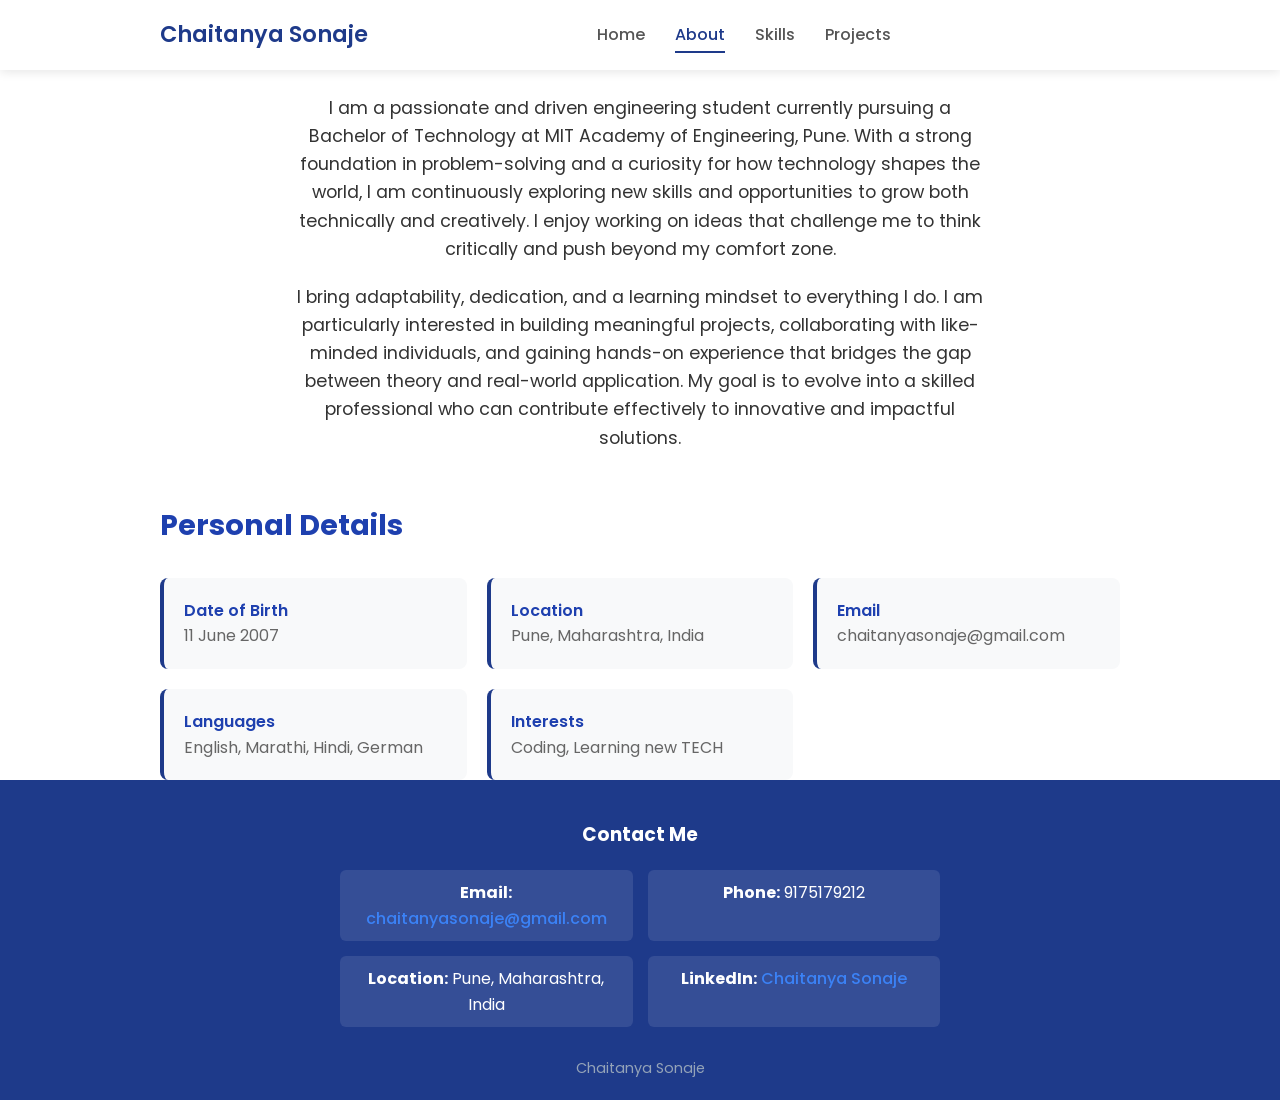
==== about.html @ d223aae8 "Initial Portfolio Website" ====
<!DOCTYPE html>
<html lang="en">
<head>
    <meta charset="UTF-8">
    <meta name="viewport" content="width=device-width, initial-scale=1.0">
    <title>About - Chaitanya Sonaje</title>
    <link rel="stylesheet" href="style.css">
    <link href="https://fonts.googleapis.com/css2?family=Poppins:wght@300;400;500;600;700&display=swap" rel="stylesheet">
</head>
<body class="about-page">
    <nav class="navbar">
        <div class="nav-container">
            <div class="nav-logo">
                <a href="index.html">Chaitanya Sonaje</a>
            </div>
            <ul class="nav-menu">
                <li class="nav-item">
                    <a href="index.html" class="nav-link">Home</a>
                </li>
                <li class="nav-item">
                    <a href="about.html" class="nav-link active">About</a>
                </li>
                <li class="nav-item">
                    <a href="skills.html" class="nav-link">Skills</a>
                </li>
                <li class="nav-item">
                    <a href="projects.html" class="nav-link">Projects</a>
                </li>
            </ul>
            <div class="hamburger">
                <span></span>
                <span></span>
                <span></span>
            </div>
        </div>
    </nav>

    <main class="container">
        <section class="about-section">
            <h1>About Me</h1>
            <div class="bio-content">
                <p>
                    I am a passionate and driven engineering student currently pursuing a Bachelor of Technology at MIT Academy of Engineering, Pune. With a strong foundation in problem-solving and a curiosity for how technology shapes the world, I am continuously exploring new skills and opportunities to grow both technically and creatively. I enjoy working on ideas that challenge me to think critically and push beyond my comfort zone.
                </p>
                <p>
                    I bring adaptability, dedication, and a learning mindset to everything I do. I am particularly interested in building meaningful projects, collaborating with like-minded individuals, and gaining hands-on experience that bridges the gap between theory and real-world application. My goal is to evolve into a skilled professional who can contribute effectively to innovative and impactful solutions.
                </p>
            </div>

            <section class="personal-details">
                <h2>Personal Details</h2>
                <div class="details-grid">
                    <div class="detail-item">
                        <span class="detail-label">Date of Birth</span>
                        <span class="detail-value">11 June 2007</span>
                    </div>
                    <div class="detail-item">
                        <span class="detail-label">Location</span>
                        <span class="detail-value">Pune, Maharashtra, India</span>
                    </div>
                    <div class="detail-item">
                        <span class="detail-label">Email</span>
                        <span class="detail-value">chaitanyasonaje@gmail.com</span>
                    </div>
                    <div class="detail-item">
                        <span class="detail-label">Languages</span>
                        <span class="detail-value">English, Marathi, Hindi, German</span>
                    </div>
                    <div class="detail-item">
                        <span class="detail-label">Interests</span>
                        <span class="detail-value">Coding, Learning new TECH</span>
                    </div>
                </div>
            </section>
        </section>
    </main>
</body>
<!-- FOOTER -->
    <footer class="footer">
        <div class="container">
            <div class="footer-content">
                <h3>Contact Me</h3>
                <div class="contact-grid">
                    <div class="contact-item">
                        <strong>Email:</strong> 
                        <a href="mailto:chaitanyasonaje@gmail.com" class="contact-link">chaitanyasonaje@gmail.com</a>
                    </div>
                    <div class="contact-item">
                        <strong>Phone:</strong> 9175179212
                    </div>
                    <div class="contact-item">
                        <strong>Location:</strong> Pune, Maharashtra, India
                    </div>
                    <div class="contact-item">
                        <strong>LinkedIn:</strong> 
                        <a href="https://www.linkedin.com/in/chaitanya-sonaje-spirit07 " target="_blank" class="contact-link"> Chaitanya Sonaje </a>
                    </div>
                </div>
                <p class="footer-copy">Chaitanya Sonaje</p>
            </div>
        </div>
    </footer>
</html>
---- style.css ----
* {margin:0;padding:0;box-sizing:border-box;}
body{font-family:'Poppins',Arial,sans-serif;line-height:1.6;color:#333;}

.container{max-width:1000px;margin:0 auto;padding:0 20px;}
.navbar{background:white;position:fixed;top:0;width:100%;z-index:1000;box-shadow:0 2px 10px rgba(0,0,0,0.1);}
.nav-container{max-width:1000px;margin:0 auto;padding:0 20px;display:flex;justify-content:space-between;align-items:center;height:70px;}
.nav-logo a{font-size:1.4rem;font-weight:600;color:#1e3a8a;text-decoration:none;}
.nav-menu{display:flex;list-style:none;gap:30px;}
.nav-link{text-decoration:none;color:#555;font-weight:500;padding:5px 0;border-bottom:2px solid transparent;}
.nav-link.active{color:#1e3a8a;border-bottom-color:#1e3a8a;}

.hero{height:90vh;display:flex;align-items:center;background:linear-gradient(135deg,#1e3a8a,#3b82f6);color:white;padding-top:70px;}
.hero-container{max-width:1000px;margin:0 auto;padding:0 20px;width:100%;}
.hero-content{display:flex;align-items:center;gap:50px;}
.profile-image img{width:250px;height:250px;border-radius:50%;border:4px solid white;}
.hero-text h1{font-size:3rem;margin-bottom:10px;}
.tagline{font-size:1.2rem;margin-bottom:30px;opacity:0.9;}
.cta-button{display:inline-block;background:white;color:#1e3a8a;padding:15px 30px;text-decoration:none;border-radius:30px;font-weight:500;}

main{padding:100px 0;}
h1{font-size:2.5rem;color:#1e3a8a;text-align:center;margin-bottom:30px;}
h2{font-size:1.8rem;color:#1e40af;margin-bottom:30px;}

.bio-content{max-width:700px;margin:0 auto 50px;text-align:center;}
.bio-content p{font-size:1.1rem;margin-bottom:20px;}
.details-grid{display:grid;grid-template-columns:repeat(auto-fit,minmax(250px,1fr));gap:20px;}
.detail-item{background:#f8f9fa;padding:20px;border-radius:8px;border-left:4px solid #1e3a8a;}
.detail-label{font-weight:600;color:#1e40af;display:block;}
.detail-value{color:#666;margin-top:5px;}

.skills-grid{display:flex;flex-direction:column;gap:20px;}
.skill-item{background:white;padding:20px;border-radius:8px;border:1px solid #e0e0e0;}
.skill-header{display:flex;justify-content:space-between;margin-bottom:10px;}
.skill-header span:first-child{font-weight:600;color:#1e3a8a;}
.skill-bar{height:10px;background:#e0e0e0;border-radius:5px;overflow:hidden;}
.skill-progress{height:100%;background:#1e3a8a;border-radius:5px;}

.projects-grid{display:grid;grid-template-columns:repeat(auto-fit,minmax(300px,1fr));gap:30px;}
.project-card{background:white;border-radius:10px;overflow:hidden;box-shadow:0 5px 15px rgba(0,0,0,0.1);}
.project-image img{width:100%;height:200px;object-fit:cover;}
.project-content{padding:25px;}
.project-content h3{color:#1e3a8a;margin-bottom:10px;}
.project-content p{color:#666;margin-bottom:20px;}
.project-buttons{display:flex;gap:10px;}
.btn{flex:1;padding:12px 20px;border-radius:6px;text-decoration:none;font-weight:500;text-align:center;}
.btn-primary{background:#1e3a8a;color:white;}
.btn-secondary{background:#f8f9fa;color:#1e3a8a;border:1px solid #1e3a8a;}

/* Mobile */
@media (max-width:768px){
    .nav-menu{display:none;}
    .hero-content{flex-direction:column;text-align:center;gap:30px;}
    .hero-text h1{font-size:2.2rem;}
    .profile-image img{width:200px;height:200px;}
    .projects-grid{grid-template-columns:1fr;}
    .project-buttons{flex-direction:column;}
    h1{font-size:2rem;}
}

/* Active page highlighting */
.home-page .nav-link[href="index.html"],
.about-page .nav-link[href="about.html"],
.skills-page .nav-link[href="skills.html"],
.projects-page .nav-link[href="projects.html"]{color:#1e3a8a;border-bottom-color:#1e3a8a;}

/* Footer */
.footer{background:#1e3a8a;color:white;padding:40px 0 20px;}
.footer-content{text-align:center;}
.footer-content h3{margin-bottom:20px;color:#fff;}
.contact-grid{display:grid;grid-template-columns:repeat(auto-fit,minmax(250px,1fr));gap:15px;max-width:600px;margin:0 auto 30px;}
.contact-item{padding:10px;background:rgba(255,255,255,0.1);border-radius:6px;}
.contact-link{color:#3b82f6;text-decoration:none;font-weight:500;}
.contact-link:hover{text-decoration:underline;}
.footer-copy{color:#94a3b8;font-size:0.9rem;}
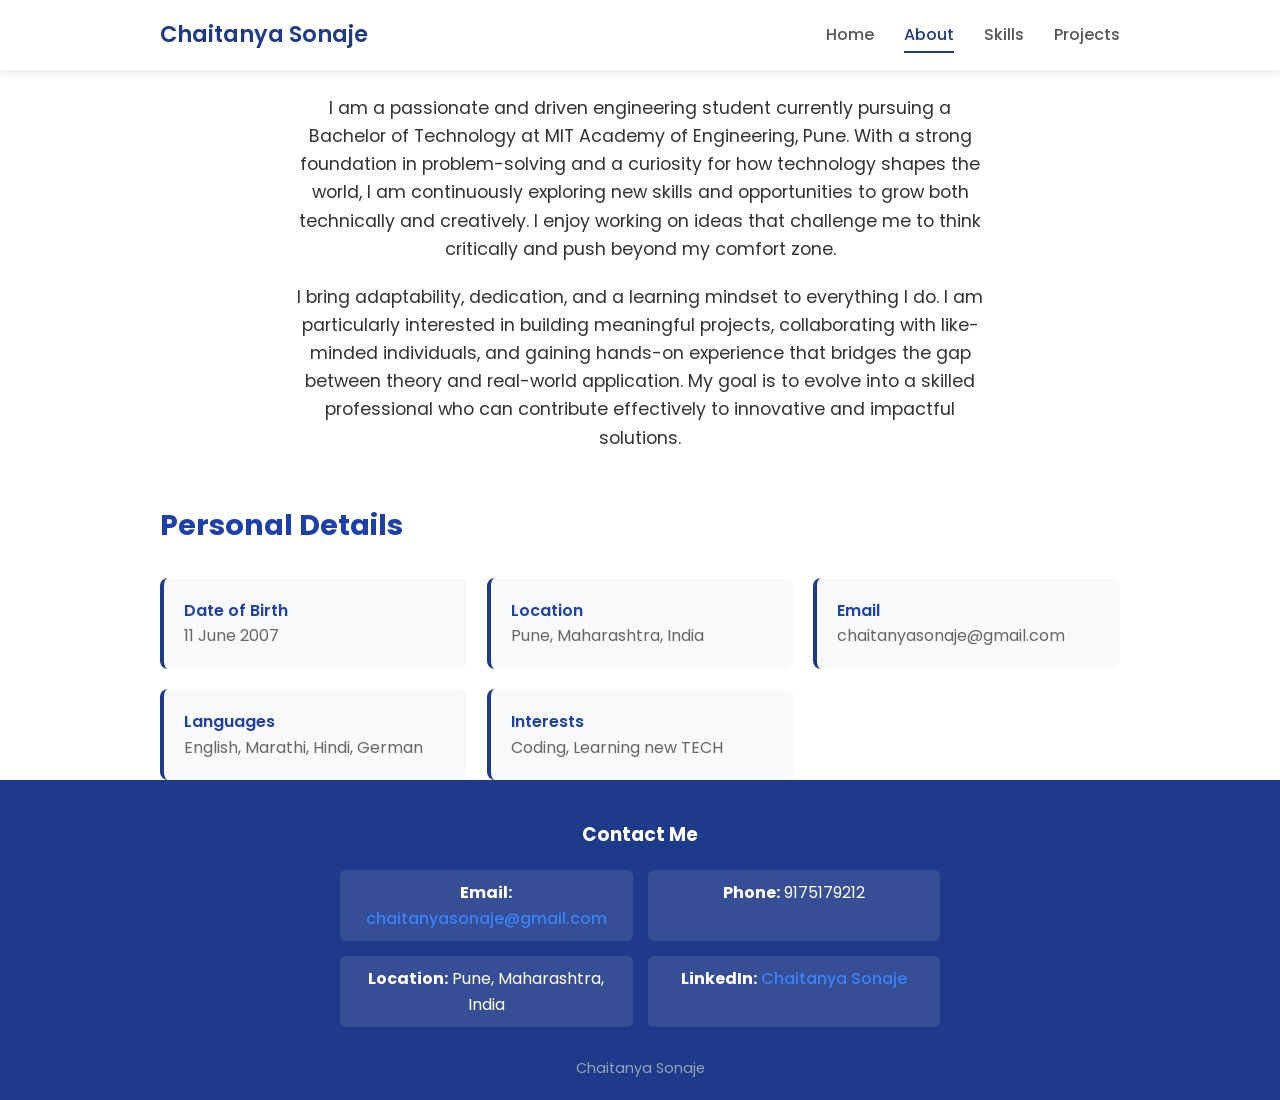
==== commit e91d95fb: "Add Certificates section and PDF cards" ====
--- a/about.html
+++ b/about.html
@@ -74,6 +74,7 @@
             </section>
         </section>
     </main>
+<script src="script.js"></script>
 </body>
 <!-- FOOTER -->
     <footer class="footer">
@@ -100,4 +101,4 @@
             </div>
         </div>
     </footer>
-</html>+</html>
--- a/style.css
+++ b/style.css
@@ -1,74 +1,505 @@
-* {margin:0;padding:0;box-sizing:border-box;}
-body{font-family:'Poppins',Arial,sans-serif;line-height:1.6;color:#333;}
-
-.container{max-width:1000px;margin:0 auto;padding:0 20px;}
-.navbar{background:white;position:fixed;top:0;width:100%;z-index:1000;box-shadow:0 2px 10px rgba(0,0,0,0.1);}
-.nav-container{max-width:1000px;margin:0 auto;padding:0 20px;display:flex;justify-content:space-between;align-items:center;height:70px;}
-.nav-logo a{font-size:1.4rem;font-weight:600;color:#1e3a8a;text-decoration:none;}
-.nav-menu{display:flex;list-style:none;gap:30px;}
-.nav-link{text-decoration:none;color:#555;font-weight:500;padding:5px 0;border-bottom:2px solid transparent;}
-.nav-link.active{color:#1e3a8a;border-bottom-color:#1e3a8a;}
-
-.hero{height:90vh;display:flex;align-items:center;background:linear-gradient(135deg,#1e3a8a,#3b82f6);color:white;padding-top:70px;}
-.hero-container{max-width:1000px;margin:0 auto;padding:0 20px;width:100%;}
-.hero-content{display:flex;align-items:center;gap:50px;}
-.profile-image img{width:250px;height:250px;border-radius:50%;border:4px solid white;}
-.hero-text h1{font-size:3rem;margin-bottom:10px;}
-.tagline{font-size:1.2rem;margin-bottom:30px;opacity:0.9;}
-.cta-button{display:inline-block;background:white;color:#1e3a8a;padding:15px 30px;text-decoration:none;border-radius:30px;font-weight:500;}
-
-main{padding:100px 0;}
-h1{font-size:2.5rem;color:#1e3a8a;text-align:center;margin-bottom:30px;}
-h2{font-size:1.8rem;color:#1e40af;margin-bottom:30px;}
-
-.bio-content{max-width:700px;margin:0 auto 50px;text-align:center;}
-.bio-content p{font-size:1.1rem;margin-bottom:20px;}
-.details-grid{display:grid;grid-template-columns:repeat(auto-fit,minmax(250px,1fr));gap:20px;}
-.detail-item{background:#f8f9fa;padding:20px;border-radius:8px;border-left:4px solid #1e3a8a;}
-.detail-label{font-weight:600;color:#1e40af;display:block;}
-.detail-value{color:#666;margin-top:5px;}
-
-.skills-grid{display:flex;flex-direction:column;gap:20px;}
-.skill-item{background:white;padding:20px;border-radius:8px;border:1px solid #e0e0e0;}
-.skill-header{display:flex;justify-content:space-between;margin-bottom:10px;}
-.skill-header span:first-child{font-weight:600;color:#1e3a8a;}
-.skill-bar{height:10px;background:#e0e0e0;border-radius:5px;overflow:hidden;}
-.skill-progress{height:100%;background:#1e3a8a;border-radius:5px;}
-
-.projects-grid{display:grid;grid-template-columns:repeat(auto-fit,minmax(300px,1fr));gap:30px;}
-.project-card{background:white;border-radius:10px;overflow:hidden;box-shadow:0 5px 15px rgba(0,0,0,0.1);}
-.project-image img{width:100%;height:200px;object-fit:cover;}
-.project-content{padding:25px;}
-.project-content h3{color:#1e3a8a;margin-bottom:10px;}
-.project-content p{color:#666;margin-bottom:20px;}
-.project-buttons{display:flex;gap:10px;}
-.btn{flex:1;padding:12px 20px;border-radius:6px;text-decoration:none;font-weight:500;text-align:center;}
-.btn-primary{background:#1e3a8a;color:white;}
-.btn-secondary{background:#f8f9fa;color:#1e3a8a;border:1px solid #1e3a8a;}
+* {
+    margin: 0;
+    padding: 0;
+    box-sizing: border-box;
+}
+
+body {
+    font-family: 'Poppins', Arial, sans-serif;
+    line-height: 1.6;
+    color: #333;
+}
+
+.container {
+    max-width: 1000px;
+    margin: 0 auto;
+    padding: 0 20px;
+}
+
+.navbar {
+    background: white;
+    position: fixed;
+    top: 0;
+    width: 100%;
+    z-index: 1000;
+    box-shadow: 0 2px 10px rgba(0, 0, 0, 0.1);
+}
+
+.nav-container {
+    max-width: 1000px;
+    margin: 0 auto;
+    padding: 0 20px;
+    display: flex;
+    justify-content: space-between;
+    align-items: center;
+    height: 70px;
+}
+
+.nav-logo a {
+    font-size: 1.4rem;
+    font-weight: 600;
+    color: #1e3a8a;
+    text-decoration: none;
+}
+
+.nav-menu {
+    display: flex;
+    list-style: none;
+    gap: 30px;
+}
+
+.nav-link {
+    text-decoration: none;
+    color: #555;
+    font-weight: 500;
+    padding: 5px 0;
+    border-bottom: 2px solid transparent;
+}
+
+.nav-link.active {
+    color: #1e3a8a;
+    border-bottom-color: #1e3a8a;
+}
+
+.hero {
+    height: 90vh;
+    display: flex;
+    align-items: center;
+    background: linear-gradient(135deg, #1e3a8a, #3b82f6);
+    color: white;
+    padding-top: 70px;
+}
+
+.hero-container {
+    max-width: 1000px;
+    margin: 0 auto;
+    padding: 0 20px;
+    width: 100%;
+}
+
+.hero-content {
+    display: flex;
+    align-items: center;
+    gap: 50px;
+}
+
+.profile-image img {
+    width: 250px;
+    height: 250px;
+    border-radius: 50%;
+    border: 4px solid white;
+}
+
+.hero-text h1 {
+    font-size: 3rem;
+    margin-bottom: 10px;
+}
+
+.tagline {
+    font-size: 1.2rem;
+    margin-bottom: 30px;
+    opacity: 0.9;
+}
+
+.cta-button {
+    display: inline-block;
+    background: white;
+    color: #1e3a8a;
+    padding: 15px 30px;
+    text-decoration: none;
+    border-radius: 30px;
+    font-weight: 500;
+}
+
+main {
+    padding: 100px 0;
+}
+
+h1 {
+    font-size: 2.5rem;
+    color: #1e3a8a;
+    text-align: center;
+    margin-bottom: 30px;
+}
+
+h2 {
+    font-size: 1.8rem;
+    color: #1e40af;
+    margin-bottom: 30px;
+}
+
+.bio-content {
+    max-width: 700px;
+    margin: 0 auto 50px;
+    text-align: center;
+}
+
+.bio-content p {
+    font-size: 1.1rem;
+    margin-bottom: 20px;
+}
+
+.details-grid {
+    display: grid;
+    grid-template-columns: repeat(auto-fit, minmax(250px, 1fr));
+    gap: 20px;
+}
+
+.detail-item {
+    background: #f8f9fa;
+    padding: 20px;
+    border-radius: 8px;
+    border-left: 4px solid #1e3a8a;
+}
+
+.detail-label {
+    font-weight: 600;
+    color: #1e40af;
+    display: block;
+}
+
+.detail-value {
+    color: #666;
+    margin-top: 5px;
+}
+
+.skills-grid {
+    display: flex;
+    flex-direction: column;
+    gap: 20px;
+}
+
+.skill-item {
+    background: white;
+    padding: 20px;
+    border-radius: 8px;
+    border: 1px solid #e0e0e0;
+}
+
+.skill-header {
+    display: flex;
+    justify-content: space-between;
+    margin-bottom: 10px;
+}
+
+.skill-header span:first-child {
+    font-weight: 600;
+    color: #1e3a8a;
+}
+
+.skill-bar {
+    height: 10px;
+    background: #e0e0e0;
+    border-radius: 5px;
+    overflow: hidden;
+}
+
+.skill-progress {
+    height: 100%;
+    background: #1e3a8a;
+    border-radius: 5px;
+}
+
+.projects-grid {
+    display: grid;
+    grid-template-columns: repeat(auto-fit, minmax(300px, 1fr));
+    gap: 30px;
+}
+
+.project-card {
+    background: white;
+    border-radius: 10px;
+    overflow: hidden;
+    box-shadow: 0 5px 15px rgba(0, 0, 0, 0.1);
+}
+
+.project-image img {
+    width: 100%;
+    height: 200px;
+    object-fit: cover;
+}
+
+.project-content {
+    padding: 25px;
+}
+
+.project-content h3 {
+    color: #1e3a8a;
+    margin-bottom: 10px;
+}
+
+.project-content p {
+    color: #666;
+    margin-bottom: 20px;
+}
+
+.project-buttons {
+    display: flex;
+    gap: 10px;
+}
+
+.btn {
+    flex: 1;
+    padding: 12px 20px;
+    border-radius: 6px;
+    text-decoration: none;
+    font-weight: 500;
+    text-align: center;
+}
+
+.btn-primary {
+    background: #1e3a8a;
+    color: white;
+}
+
+.btn-secondary {
+    background: #f8f9fa;
+    color: #1e3a8a;
+    border: 1px solid #1e3a8a;
+}
 
 /* Mobile */
-@media (max-width:768px){
-    .nav-menu{display:none;}
-    .hero-content{flex-direction:column;text-align:center;gap:30px;}
-    .hero-text h1{font-size:2.2rem;}
-    .profile-image img{width:200px;height:200px;}
-    .projects-grid{grid-template-columns:1fr;}
-    .project-buttons{flex-direction:column;}
-    h1{font-size:2rem;}
+@media (max-width:768px) {
+    .nav-menu {
+        display: none;
+    }
+
+    .hero-content {
+        flex-direction: column;
+        text-align: center;
+        gap: 30px;
+    }
+
+    .hero-text h1 {
+        font-size: 2.2rem;
+    }
+
+    .profile-image img {
+        width: 200px;
+        height: 200px;
+    }
+
+    .projects-grid {
+        grid-template-columns: 1fr;
+    }
+
+    .project-buttons {
+        flex-direction: column;
+    }
+
+    h1 {
+        font-size: 2rem;
+    }
 }
 
 /* Active page highlighting */
 .home-page .nav-link[href="index.html"],
 .about-page .nav-link[href="about.html"],
 .skills-page .nav-link[href="skills.html"],
-.projects-page .nav-link[href="projects.html"]{color:#1e3a8a;border-bottom-color:#1e3a8a;}
+.projects-page .nav-link[href="projects.html"] {
+    color: #1e3a8a;
+    border-bottom-color: #1e3a8a;
+}
 
 /* Footer */
-.footer{background:#1e3a8a;color:white;padding:40px 0 20px;}
-.footer-content{text-align:center;}
-.footer-content h3{margin-bottom:20px;color:#fff;}
-.contact-grid{display:grid;grid-template-columns:repeat(auto-fit,minmax(250px,1fr));gap:15px;max-width:600px;margin:0 auto 30px;}
-.contact-item{padding:10px;background:rgba(255,255,255,0.1);border-radius:6px;}
-.contact-link{color:#3b82f6;text-decoration:none;font-weight:500;}
-.contact-link:hover{text-decoration:underline;}
-.footer-copy{color:#94a3b8;font-size:0.9rem;}+.footer {
+    background: #1e3a8a;
+    color: white;
+    padding: 40px 0 20px;
+}
+
+.footer-content {
+    text-align: center;
+}
+
+.footer-content h3 {
+    margin-bottom: 20px;
+    color: #fff;
+}
+
+.contact-grid {
+    display: grid;
+    grid-template-columns: repeat(auto-fit, minmax(250px, 1fr));
+    gap: 15px;
+    max-width: 600px;
+    margin: 0 auto 30px;
+}
+
+.contact-item {
+    padding: 10px;
+    background: rgba(255, 255, 255, 0.1);
+    border-radius: 6px;
+}
+
+.contact-link {
+    color: #3b82f6;
+    text-decoration: none;
+    font-weight: 500;
+}
+
+.contact-link:hover {
+    text-decoration: underline;
+}
+
+.footer-copy {
+    color: #94a3b8;
+    font-size: 0.9rem;
+}
+
+/* Hamburger & Mobile Menu Styles */
+.hamburger {
+    display: none;
+    flex-direction: column;
+    cursor: pointer;
+    gap: 5px;
+}
+.hamburger span {
+    width: 25px;
+    height: 3px;
+    background-color: #1e3a8a;
+    border-radius: 2px;
+    transition: 0.3s;
+}
+@media (max-width: 768px) {
+    .hamburger {
+        display: flex;
+    }
+    .nav-menu {
+        position: absolute;
+        top: 70px;
+        left: -100%;
+        flex-direction: column;
+        background-color: white;
+        width: 100%;
+        text-align: center;
+        transition: 0.3s;
+        box-shadow: 0 5px 10px rgba(0,0,0,0.1);
+        padding: 20px 0;
+    }
+    .nav-menu.active {
+        left: 0;
+    }
+    .nav-item {
+        margin: 10px 0;
+    }
+    .hamburger.active span:nth-child(1) {
+        transform: rotate(-45deg) translate(-5px, 6px);
+    }
+    .hamburger.active span:nth-child(2) {
+        opacity: 0;
+    }
+    .hamburger.active span:nth-child(3) {
+        transform: rotate(45deg) translate(-5px, -6px);
+    }
+}
+
+/* Interactive Animations */
+.reveal {
+    opacity: 0;
+    transform: translateY(30px);
+    transition: all 0.8s ease-out;
+}
+.reveal.active {
+    opacity: 1;
+    transform: translateY(0);
+}
+
+/* Hover Effects */
+.project-card {
+    transition: transform 0.3s ease, box-shadow 0.3s ease;
+}
+.project-card:hover {
+    transform: translateY(-8px);
+    box-shadow: 0 15px 30px rgba(0, 0, 0, 0.15);
+}
+
+.skill-item {
+    transition: transform 0.3s ease, box-shadow 0.3s ease;
+}
+.skill-item:hover {
+    transform: translateY(-5px);
+    box-shadow: 0 8px 20px rgba(0, 0, 0, 0.1);
+}
+
+.cta-button, .btn {
+    transition: transform 0.2s ease, background 0.3s ease, box-shadow 0.3s ease;
+}
+.cta-button:hover, .btn:hover {
+    transform: translateY(-3px);
+    box-shadow: 0 5px 15px rgba(30, 58, 138, 0.3);
+}
+
+/* Skill Bar Smooth Loading */
+.skill-progress {
+    transition: width 1.5s cubic-bezier(0.22, 1, 0.36, 1);
+}
+
+/* Image Modal Styles */
+.modal {
+    display: none; 
+    position: fixed; 
+    z-index: 2000; 
+    left: 0;
+    top: 0;
+    width: 100%; 
+    height: 100%; 
+    overflow: auto; 
+    background-color: rgba(0,0,0,0.9); 
+    backdrop-filter: blur(5px);
+}
+
+.modal-content {
+    margin: auto;
+    display: block;
+    max-width: 90%;
+    max-height: 80vh;
+    margin-top: 5vh;
+    animation-name: zoom;
+    animation-duration: 0.6s;
+    object-fit: contain;
+}
+
+#modalCaption {
+    margin: auto;
+    display: block;
+    width: 80%;
+    max-width: 700px;
+    text-align: center;
+    color: #ccc;
+    padding: 10px 0;
+    height: 150px;
+    font-size: 1.2rem;
+}
+
+@keyframes zoom {
+    from {transform:scale(0)} 
+    to {transform:scale(1)}
+}
+
+.close-modal {
+    position: absolute;
+    top: 15px;
+    right: 35px;
+    color: #f1f1f1;
+    font-size: 40px;
+    font-weight: bold;
+    transition: 0.3s;
+    cursor: pointer;
+}
+
+.close-modal:hover,
+.close-modal:focus {
+    color: #bbb;
+    text-decoration: none;
+    cursor: pointer;
+}
+
+.certificate-img {
+    cursor: pointer;
+    transition: transform 0.3s ease, opacity 0.3s ease;
+}
+
+.certificate-img:hover {
+    opacity: 0.8;
+    transform: scale(1.05);
+}
